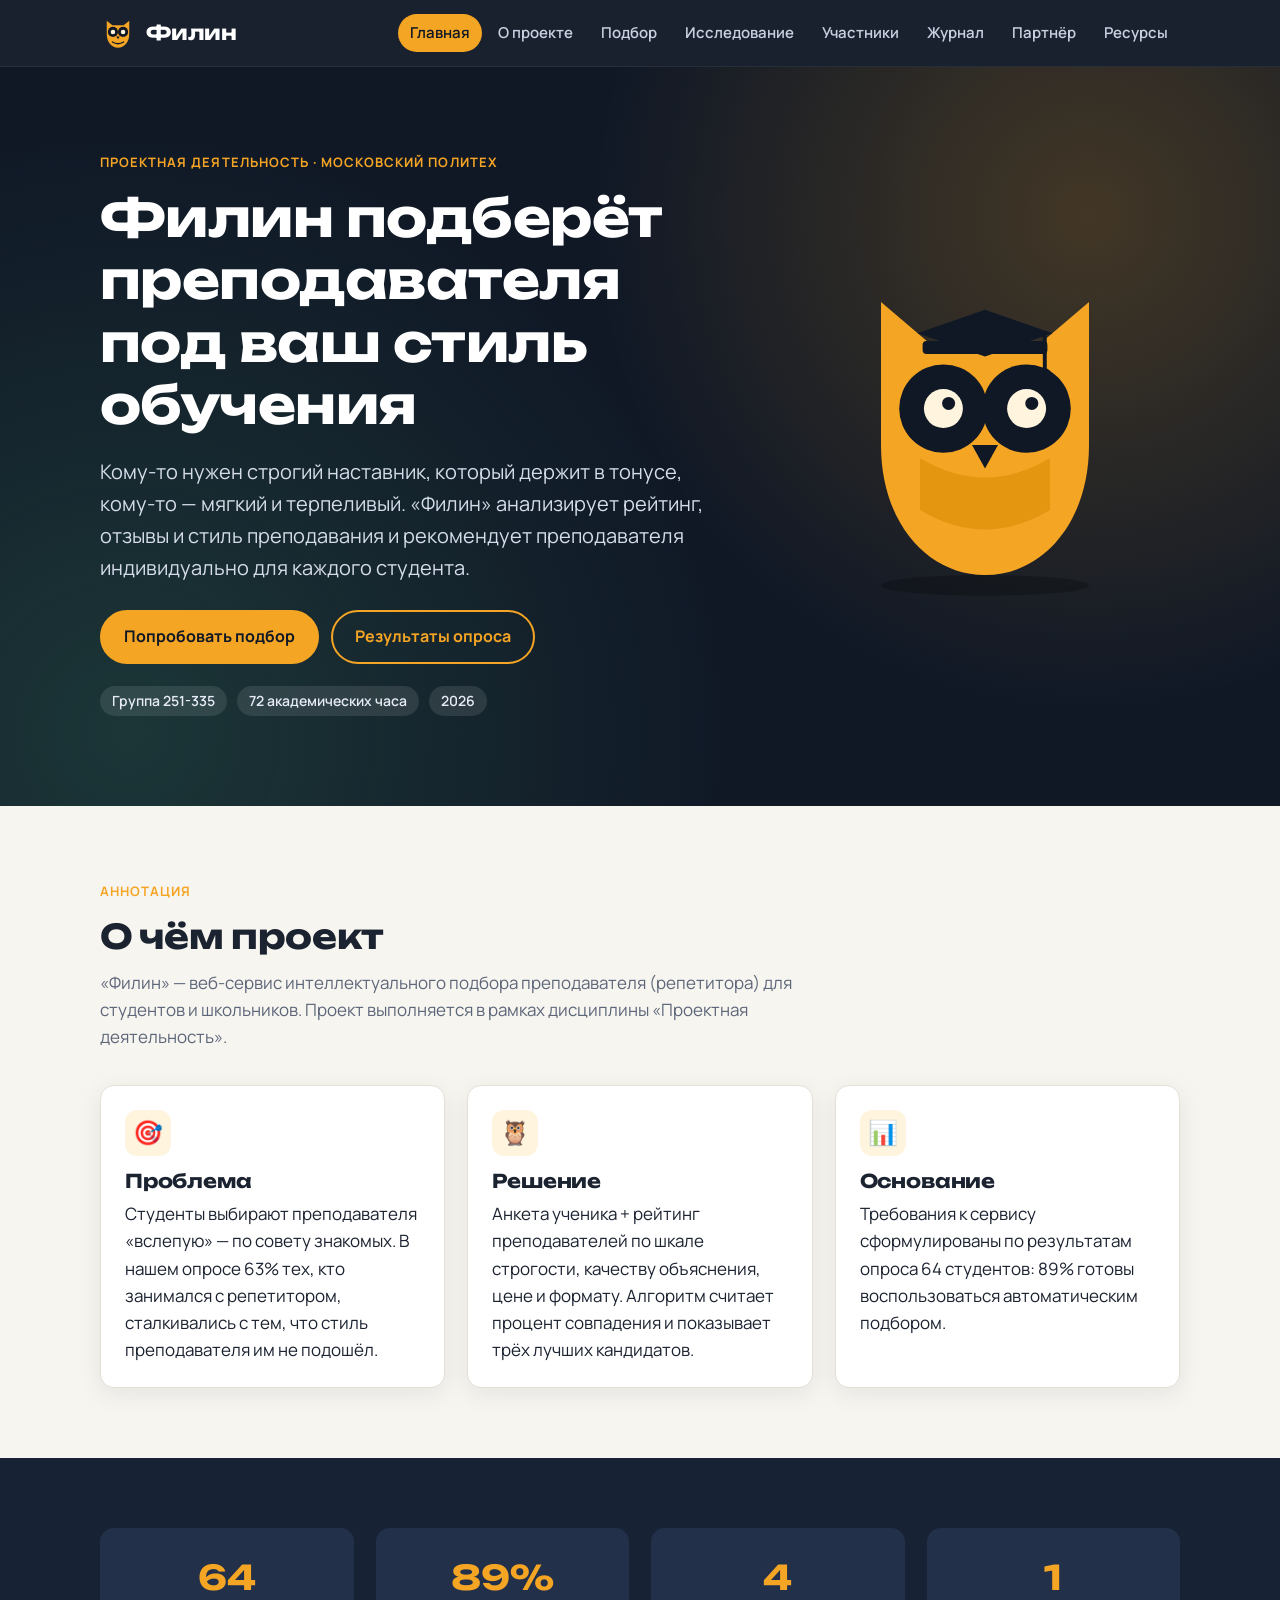
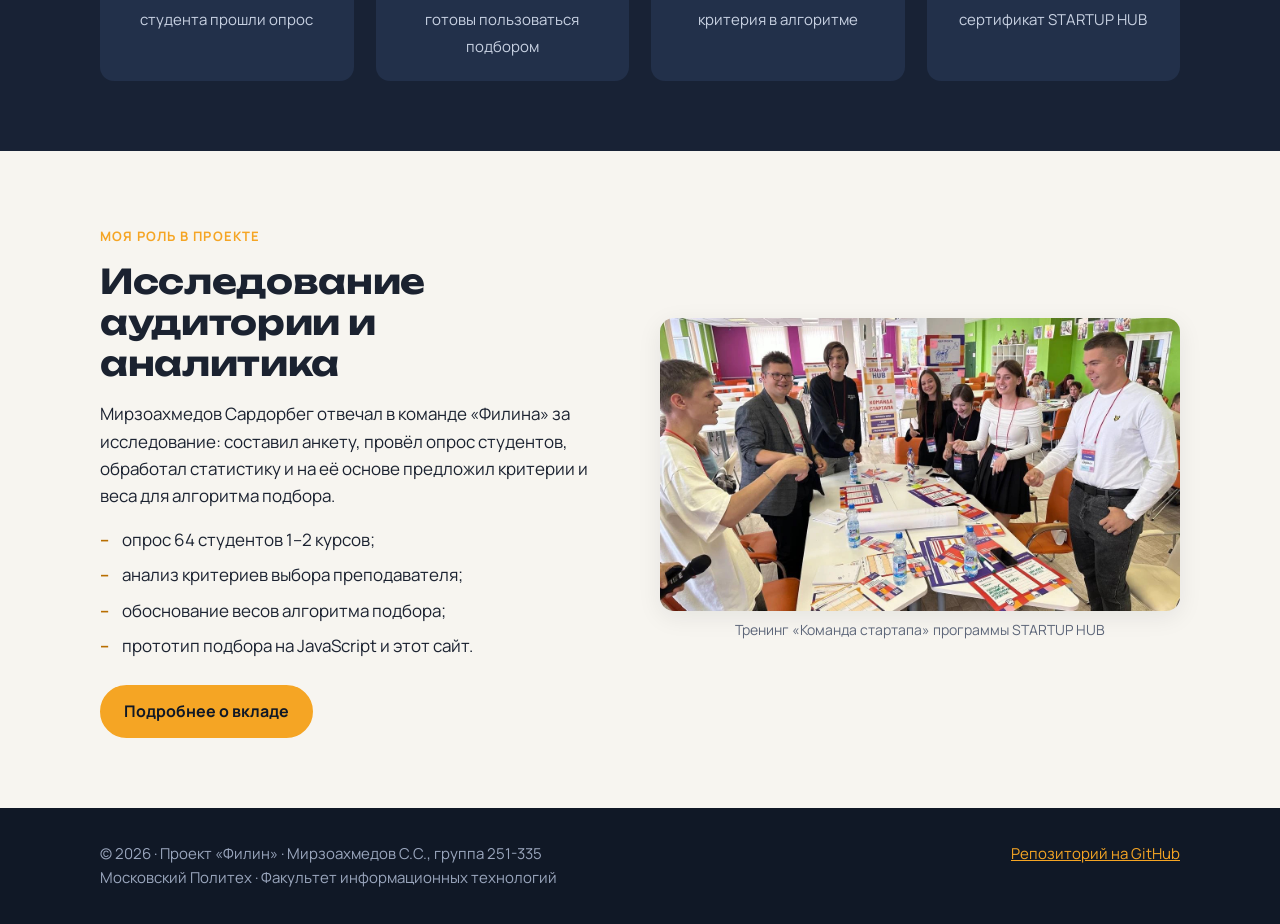
==== site/index.html @ 84984434 "site: главная и страница «О проекте» Co-Authored-By: Claude Opus 5.5 <noreply@anthropic.com>" ====
<!DOCTYPE html>
<html lang="ru">
<head>
  <meta charset="UTF-8">
  <meta name="viewport" content="width=device-width, initial-scale=1">
  <title>Главная — Филин</title>
  <meta name="description" content="Филин — сервис подбора преподавателя под стиль обучения студента. Проект по дисциплине «Проектная деятельность», Московский Политех.">
  <link rel="icon" href="images/owl.svg" type="image/svg+xml">
  <link rel="preconnect" href="https://fonts.googleapis.com">
  <link rel="preconnect" href="https://fonts.gstatic.com" crossorigin>
  <link href="https://fonts.googleapis.com/css2?family=Manrope:wght@400;600;700;800&family=Unbounded:wght@600;700&display=swap" rel="stylesheet">
  <link rel="stylesheet" href="css/style.css">
</head>
<body>
  <header class="site-header">
    <div class="wrap">
      <a class="brand" href="index.html"><svg viewBox="0 0 64 64" aria-hidden="true"><path d="M12 10l10 8h20l10-8v24c0 14-9 24-20 24S12 48 12 34z" fill="#f5a524"/><circle cx="23" cy="30" r="9" fill="#101826"/><circle cx="41" cy="30" r="9" fill="#101826"/><circle cx="23" cy="30" r="4" fill="#fff4dd"/><circle cx="41" cy="30" r="4" fill="#fff4dd"/><path d="M29 38l3 5 3-5z" fill="#101826"/><path d="M22 48q10 6 20 0" stroke="#101826" stroke-width="2.5" fill="none" stroke-linecap="round"/></svg><span>Филин</span></a>
      <button class="nav-toggle" aria-expanded="false" aria-label="Меню">Меню</button>
      <nav class="nav">
        <a href="index.html" class="active">Главная</a>
        <a href="about.html">О проекте</a>
        <a href="match.html">Подбор</a>
        <a href="survey.html">Исследование</a>
        <a href="members.html">Участники</a>
        <a href="journal.html">Журнал</a>
        <a href="partner.html">Партнёр</a>
        <a href="resources.html">Ресурсы</a>
      </nav>
    </div>
  </header>

  <section class="hero">
    <div class="wrap">
      <div>
        <span class="eyebrow">Проектная деятельность · Московский Политех</span>
        <h1>Филин подберёт преподавателя под ваш стиль обучения</h1>
        <p class="lead">Кому-то нужен строгий наставник, который держит в тонусе, кому-то — мягкий и терпеливый. «Филин» анализирует рейтинг, отзывы и стиль преподавания и рекомендует преподавателя индивидуально для каждого студента.</p>
        <div class="btns">
          <a class="btn" href="match.html">Попробовать подбор</a>
          <a class="btn ghost" href="survey.html">Результаты опроса</a>
        </div>
        <div class="meta-row">
          <span class="chip">Группа 251-335</span>
          <span class="chip">72 академических часа</span>
          <span class="chip">2026</span>
        </div>
      </div>
      <svg class="hero-owl" viewBox="0 0 240 260" role="img" aria-label="Филин — логотип проекта">
<ellipse cx="120" cy="248" rx="80" ry="8" fill="rgba(0,0,0,.25)"/>
<path d="M40 30l40 34h80l40-34v110c0 60-36 100-80 100S40 200 40 140z" fill="#f5a524"/>
<path d="M70 150q50 30 100 0v40q-50 30-100 0z" fill="#d98a00" opacity=".55"/>
<circle cx="88" cy="112" r="34" fill="#101826"/><circle cx="152" cy="112" r="34" fill="#101826"/>
<circle cx="88" cy="112" r="15" fill="#fff4dd"/><circle cx="152" cy="112" r="15" fill="#fff4dd"/>
<circle cx="92" cy="108" r="5" fill="#101826"/><circle cx="156" cy="108" r="5" fill="#101826"/>
<path d="M110 140l10 18 10-18z" fill="#101826"/>
<rect x="72" y="60" width="96" height="10" rx="3" fill="#101826"/>
<path d="M120 36l52 18-52 18-52-18z" fill="#101826"/><path d="M166 56v28" stroke="#101826" stroke-width="3"/><circle cx="166" cy="86" r="5" fill="#101826"/>
</svg>
    </div>
  </section>

  <section>
    <div class="wrap">
      <div class="section-head">
        <span class="eyebrow">Аннотация</span>
        <h2>О чём проект</h2>
        <p>«Филин» — веб-сервис интеллектуального подбора преподавателя (репетитора) для студентов и школьников. Проект выполняется в рамках дисциплины «Проектная деятельность».</p>
      </div>
      <div class="grid three">
        <div class="card"><div class="icon">🎯</div><h3>Проблема</h3><p>Студенты выбирают преподавателя «вслепую» — по совету знакомых. В нашем опросе 63% тех, кто занимался с репетитором, сталкивались с тем, что стиль преподавателя им не подошёл.</p></div>
        <div class="card"><div class="icon">🦉</div><h3>Решение</h3><p>Анкета ученика + рейтинг преподавателей по шкале строгости, качеству объяснения, цене и формату. Алгоритм считает процент совпадения и показывает трёх лучших кандидатов.</p></div>
        <div class="card"><div class="icon">📊</div><h3>Основание</h3><p>Требования к сервису сформулированы по результатам опроса 64 студентов: 89% готовы воспользоваться автоматическим подбором.</p></div>
      </div>
    </div>
  </section>

  <section class="dark">
    <div class="wrap">
      <div class="grid four">
        <div class="stat"><b>64</b><span>студента прошли опрос</span></div>
        <div class="stat"><b>89%</b><span>готовы пользоваться подбором</span></div>
        <div class="stat"><b>4</b><span>критерия в алгоритме</span></div>
        <div class="stat"><b>1</b><span>сертификат STARTUP HUB</span></div>
      </div>
    </div>
  </section>

  <section>
    <div class="wrap split">
      <div>
        <span class="eyebrow">Моя роль в проекте</span>
        <h2>Исследование аудитории и аналитика</h2>
        <p>Мирзоахмедов Сардорбег отвечал в команде «Филина» за исследование: составил анкету, провёл опрос студентов, обработал статистику и на её основе предложил критерии и веса для алгоритма подбора.</p>
        <ul class="list-dash">
          <li>опрос 64 студентов 1–2 курсов;</li>
          <li>анализ критериев выбора преподавателя;</li>
          <li>обоснование весов алгоритма подбора;</li>
          <li>прототип подбора на JavaScript и этот сайт.</li>
        </ul>
        <div class="btns"><a class="btn" href="members.html">Подробнее о вкладе</a></div>
      </div>
      <figure class="photo"><img src="images/startup-hub-team.jpg" alt="Работа команд на тренинге STARTUP HUB" loading="lazy"><figcaption>Тренинг «Команда стартапа» программы STARTUP HUB</figcaption></figure>
    </div>
  </section>


  <footer class="site-footer">
    <div class="wrap">
      <div>© 2026 · Проект «Филин» · Мирзоахмедов С.С., группа 251-335<br>Московский Политех · Факультет информационных технологий</div>
      <div><a href="https://github.com/sardor2211-bit/practice-2025-1">Репозиторий на GitHub</a></div>
    </div>
  </footer>
  <script src="js/main.js"></script>
</body>
</html>
---- site/css/style.css ----
/* Филин — сайт проекта по дисциплине «Проектная деятельность» */

:root {
  --night: #101826;
  --night-2: #182235;
  --night-3: #22304a;
  --amber: #f5a524;
  --amber-soft: #fff4dd;
  --moss: #3f8f6b;
  --rose: #d9534f;
  --ink: #1b2230;
  --muted: #5d6679;
  --paper: #f7f5f0;
  --card: #ffffff;
  --line: #e4e0d6;
  --radius: 14px;
  --shadow: 0 6px 24px rgba(16, 24, 38, .08);
  --wrap: 1120px;
}

* { box-sizing: border-box; }

html { scroll-behavior: smooth; }

body {
  margin: 0;
  font-family: "Manrope", "Segoe UI", Arial, sans-serif;
  font-size: 17px;
  line-height: 1.6;
  color: var(--ink);
  background: var(--paper);
}

img { max-width: 100%; display: block; }

a { color: #b86e00; }
a:hover { color: var(--night); }

h1, h2, h3, .brand {
  font-family: "Unbounded", "Manrope", sans-serif;
  line-height: 1.2;
  letter-spacing: -.01em;
}

h1 { font-size: clamp(30px, 5vw, 52px); margin: 0 0 18px; }
h2 { font-size: clamp(24px, 3.2vw, 34px); margin: 0 0 12px; }
h3 { font-size: 19px; margin: 0 0 8px; }

.wrap { max-width: var(--wrap); margin: 0 auto; padding: 0 20px; }

/* ---------- Шапка ---------- */

.site-header {
  position: sticky;
  top: 0;
  z-index: 50;
  background: rgba(16, 24, 38, .96);
  backdrop-filter: blur(6px);
  border-bottom: 1px solid rgba(255, 255, 255, .06);
}

.site-header .wrap {
  display: flex;
  align-items: center;
  justify-content: space-between;
  gap: 16px;
  min-height: 66px;
}

.brand {
  display: flex;
  align-items: center;
  gap: 10px;
  color: #fff;
  text-decoration: none;
  font-size: 20px;
  font-weight: 700;
}

.brand svg { width: 36px; height: 36px; }
.brand:hover { color: var(--amber); }

.nav { display: flex; flex-wrap: wrap; gap: 4px; }

.nav a {
  color: #c9d2e3;
  text-decoration: none;
  font-size: 15px;
  font-weight: 600;
  padding: 7px 12px;
  border-radius: 999px;
}

.nav a:hover { color: #fff; background: var(--night-3); }
.nav a.active { color: var(--night); background: var(--amber); }

.nav-toggle { display: none; }

/* ---------- Первый экран ---------- */

.hero {
  position: relative;
  overflow: hidden;
  color: #fff;
  background:
    radial-gradient(circle at 85% 20%, rgba(245, 165, 36, .22), transparent 40%),
    radial-gradient(circle at 10% 90%, rgba(63, 143, 107, .25), transparent 45%),
    var(--night);
  padding: 80px 0 90px;
}

.hero .wrap {
  display: grid;
  grid-template-columns: 1.25fr .75fr;
  gap: 40px;
  align-items: center;
}

.hero p.lead { font-size: 20px; color: #d5dcea; max-width: 620px; }

.eyebrow {
  display: inline-block;
  font-size: 13px;
  font-weight: 700;
  letter-spacing: .08em;
  text-transform: uppercase;
  color: var(--amber);
  margin-bottom: 14px;
}

.hero-owl { justify-self: center; width: min(320px, 80%); }

.page-hero { padding: 56px 0 60px; }
.page-hero .wrap { grid-template-columns: 1fr; }
.page-hero p.lead { font-size: 18px; }

.btns { display: flex; flex-wrap: wrap; gap: 12px; margin-top: 26px; }

.btn {
  display: inline-block;
  padding: 12px 22px;
  border-radius: 999px;
  font-weight: 700;
  text-decoration: none;
  border: 2px solid var(--amber);
  background: var(--amber);
  color: var(--night);
  cursor: pointer;
  font-family: inherit;
  font-size: 16px;
}

.btn:hover { background: #ffb940; color: var(--night); }
.btn.ghost { background: transparent; color: var(--amber); }
.btn.ghost:hover { background: rgba(245, 165, 36, .12); }

.meta-row { display: flex; flex-wrap: wrap; gap: 10px; margin-top: 22px; }

.chip {
  display: inline-block;
  padding: 4px 12px;
  border-radius: 999px;
  font-size: 14px;
  font-weight: 600;
  background: rgba(255, 255, 255, .1);
  color: #e6ebf5;
}

.chip.light { background: var(--amber-soft); color: #7a4a00; }
.chip.green { background: #e2f3ea; color: #23654a; }
.chip.red { background: #fbe4e3; color: #9a2f2c; }
.chip.blue { background: #e4ecfb; color: #2a4c8f; }

/* ---------- Секции ---------- */

section { padding: 70px 0; }
section.alt { background: #efece4; }
section.dark { background: var(--night-2); color: #fff; }
section.dark p { color: #cfd7e6; }

.section-head { max-width: 720px; margin-bottom: 34px; }
.section-head p { color: var(--muted); margin: 0; }
section.dark .section-head p { color: #b8c2d6; }

.grid { display: grid; gap: 22px; }
.grid.two { grid-template-columns: repeat(2, 1fr); }
.grid.three { grid-template-columns: repeat(3, 1fr); }
.grid.four { grid-template-columns: repeat(4, 1fr); }

.card {
  background: var(--card);
  border: 1px solid var(--line);
  border-radius: var(--radius);
  padding: 24px;
  box-shadow: var(--shadow);
}

.card p { margin: 0 0 10px; }
.card p:last-child { margin-bottom: 0; }

.card .icon {
  width: 46px;
  height: 46px;
  border-radius: 12px;
  display: grid;
  place-items: center;
  background: var(--amber-soft);
  font-size: 24px;
  margin-bottom: 14px;
}

.stat {
  text-align: center;
  padding: 22px 12px;
  border-radius: var(--radius);
  background: var(--night-3);
}

.stat b {
  display: block;
  font-family: "Unbounded", sans-serif;
  font-size: 34px;
  color: var(--amber);
}

.stat span { color: #c8d1e2; font-size: 15px; }

.split {
  display: grid;
  grid-template-columns: 1fr 1fr;
  gap: 40px;
  align-items: center;
}

.list-dash { list-style: none; padding: 0; margin: 0; }
.list-dash li { position: relative; padding-left: 22px; margin-bottom: 8px; }
.list-dash li::before { content: "–"; position: absolute; left: 0; color: #b86e00; font-weight: 700; }

.steps { counter-reset: step; list-style: none; padding: 0; margin: 0; }

.steps li {
  counter-increment: step;
  position: relative;
  padding: 0 0 22px 58px;
}

.steps li::before {
  content: counter(step);
  position: absolute;
  left: 0;
  top: 0;
  width: 40px;
  height: 40px;
  border-radius: 50%;
  background: var(--amber);
  color: var(--night);
  font-weight: 800;
  display: grid;
  place-items: center;
}

figure { margin: 0; }

figure.photo img {
  border-radius: var(--radius);
  width: 100%;
  object-fit: cover;
  box-shadow: var(--shadow);
}

figure.photo figcaption {
  font-size: 14px;
  color: var(--muted);
  margin-top: 8px;
  text-align: center;
}

.diagram {
  background: var(--card);
  border: 1px solid var(--line);
  border-radius: var(--radius);
  padding: 20px;
  overflow-x: auto;
}

.diagram svg { width: 100%; height: auto; min-width: 560px; }

.formula {
  font-family: "Cambria Math", "Times New Roman", serif;
  font-size: 20px;
  text-align: center;
  background: var(--amber-soft);
  border-radius: 10px;
  padding: 16px;
  margin: 16px 0;
  overflow-x: auto;
}

pre {
  background: var(--night);
  color: #e8edf7;
  padding: 18px;
  border-radius: 10px;
  overflow-x: auto;
  font-size: 14px;
  line-height: 1.5;
}

code { font-family: "JetBrains Mono", Consolas, monospace; }

table.data {
  width: 100%;
  border-collapse: collapse;
  background: var(--card);
  border-radius: var(--radius);
  overflow: hidden;
  font-size: 15px;
}

table.data th, table.data td {
  text-align: left;
  padding: 10px 14px;
  border-bottom: 1px solid var(--line);
}

table.data th { background: var(--night-2); color: #fff; font-weight: 700; }

.table-wrap { overflow-x: auto; border-radius: var(--radius); box-shadow: var(--shadow); }

/* ---------- Графики опроса ---------- */

.bars { display: grid; gap: 12px; }

.bar-row {
  display: grid;
  grid-template-columns: 220px 1fr 52px;
  gap: 12px;
  align-items: center;
  font-size: 15px;
}

.bar-track { height: 16px; background: #ece8de; border-radius: 999px; overflow: hidden; }

.bar-fill {
  height: 100%;
  border-radius: 999px;
  background: var(--amber);
  width: 0;
  transition: width .9s ease;
}

.bar-fill.green { background: var(--moss); }
.bar-fill.navy { background: var(--night-3); }

.bar-row b { text-align: right; }

.donut-card { display: flex; align-items: center; gap: 24px; flex-wrap: wrap; }
.donut { width: 150px; height: 150px; flex: none; }

.legend { list-style: none; margin: 0; padding: 0; font-size: 15px; }
.legend li { display: flex; align-items: center; gap: 8px; margin-bottom: 6px; }
.legend i { width: 12px; height: 12px; border-radius: 3px; display: inline-block; flex: none; }

.note { font-size: 14px; color: var(--muted); }

/* ---------- Демо подбора ---------- */

.match-layout { display: grid; grid-template-columns: 340px 1fr; gap: 26px; align-items: start; }

.form-card label { display: block; font-weight: 700; font-size: 15px; margin: 14px 0 6px; }
.form-card label:first-of-type { margin-top: 0; }

.form-card select, .form-card input[type="number"] {
  width: 100%;
  padding: 10px 12px;
  border: 1px solid var(--line);
  border-radius: 10px;
  font-family: inherit;
  font-size: 16px;
  background: #fff;
}

.form-card input[type="range"] { width: 100%; accent-color: #d98a00; }

.range-labels { display: flex; justify-content: space-between; font-size: 13px; color: var(--muted); }

.style-value { font-weight: 700; color: #b86e00; }

.form-card .btn { width: 100%; margin-top: 20px; }

.results { display: grid; gap: 16px; }

.teacher {
  display: grid;
  grid-template-columns: 64px 1fr auto;
  gap: 16px;
  align-items: center;
}

.avatar {
  width: 64px;
  height: 64px;
  border-radius: 50%;
  display: grid;
  place-items: center;
  font-weight: 800;
  font-size: 22px;
  color: #fff;
  background: var(--night-3);
}

.teacher h3 { margin-bottom: 4px; }
.teacher .tags { display: flex; flex-wrap: wrap; gap: 6px; margin-top: 6px; }

.score { text-align: center; }

.score b {
  display: block;
  font-family: "Unbounded", sans-serif;
  font-size: 26px;
  color: var(--moss);
}

.score span { font-size: 12px; color: var(--muted); }

.teacher.top { border-color: var(--amber); border-width: 2px; }

.empty {
  text-align: center;
  color: var(--muted);
  padding: 40px 20px;
  border: 2px dashed var(--line);
  border-radius: var(--radius);
}

/* ---------- Журнал ---------- */

.timeline { position: relative; padding-left: 34px; }

.timeline::before {
  content: "";
  position: absolute;
  left: 11px;
  top: 6px;
  bottom: 6px;
  width: 2px;
  background: var(--line);
}

.post { position: relative; margin-bottom: 30px; }

.post::before {
  content: "";
  position: absolute;
  left: -30px;
  top: 26px;
  width: 16px;
  height: 16px;
  border-radius: 50%;
  background: var(--amber);
  border: 3px solid var(--paper);
}

.post time { font-weight: 700; color: #b86e00; font-size: 14px; }
.post .photos { display: grid; grid-template-columns: repeat(auto-fit, minmax(200px, 1fr)); gap: 12px; margin-top: 14px; }
.post .photos img { border-radius: 10px; aspect-ratio: 16 / 10; object-fit: cover; width: 100%; }

/* ---------- Участник ---------- */

.person { display: grid; grid-template-columns: 240px 1fr; gap: 30px; align-items: start; }

.person-badge {
  background: var(--night);
  color: #fff;
  border-radius: var(--radius);
  padding: 28px 20px;
  text-align: center;
}

.person-badge .avatar { width: 110px; height: 110px; font-size: 38px; margin: 0 auto 14px; background: var(--amber); color: var(--night); }
.person-badge p { color: #c8d1e2; font-size: 15px; margin: 4px 0; }

.contrib { display: grid; grid-template-columns: 1fr 110px; gap: 10px; padding: 12px 0; border-bottom: 1px solid var(--line); }
.contrib:last-child { border-bottom: 0; }
.contrib b.hours { text-align: right; color: #b86e00; }

.cert img { border-radius: 10px; border: 1px solid var(--line); box-shadow: var(--shadow); }

/* ---------- Ресурсы ---------- */

.res-list { list-style: none; padding: 0; margin: 0; }
.res-list li { padding: 14px 0; border-bottom: 1px solid var(--line); }
.res-list li:last-child { border-bottom: 0; }
.res-list a { font-weight: 700; text-decoration: none; }
.res-list span { display: block; font-size: 15px; color: var(--muted); }

/* ---------- Подвал ---------- */

.site-footer {
  background: var(--night);
  color: #9aa6bd;
  padding: 34px 0;
  font-size: 15px;
}

.site-footer .wrap { display: flex; flex-wrap: wrap; justify-content: space-between; gap: 16px; }
.site-footer a { color: var(--amber); }

/* ---------- Адаптив ---------- */

@media (max-width: 960px) {
  .grid.three, .grid.four { grid-template-columns: repeat(2, 1fr); }
  .match-layout, .person { grid-template-columns: 1fr; }
}

@media (max-width: 820px) {
  .nav-toggle {
    display: block;
    background: none;
    border: 1px solid #3a4867;
    color: #fff;
    border-radius: 10px;
    padding: 6px 12px;
    font-size: 15px;
    font-family: inherit;
    cursor: pointer;
  }

  .nav {
    display: none;
    position: absolute;
    left: 0;
    right: 0;
    top: 66px;
    flex-direction: column;
    background: var(--night);
    padding: 10px 16px 16px;
  }

  .nav.open { display: flex; }

  .hero { padding: 54px 0 60px; }
  .hero .wrap, .split, .grid.two { grid-template-columns: 1fr; }
  .hero-owl { width: 180px; order: -1; }
  .bar-row { grid-template-columns: 1fr 44px; }
  .bar-row .bar-track { grid-column: 1 / -1; grid-row: 2; }
  section { padding: 50px 0; }
}

@media (max-width: 560px) {
  body { font-size: 16px; }
  .wrap { padding: 0 16px; }
  .grid.three, .grid.four { grid-template-columns: 1fr; }
  .teacher { grid-template-columns: 52px 1fr; }
  .teacher .avatar { width: 52px; height: 52px; font-size: 18px; }
  .teacher .score { grid-column: 1 / -1; display: flex; gap: 10px; align-items: baseline; }
  .contrib { grid-template-columns: 1fr 80px; }
}

section.dark .card p { color: var(--muted); }
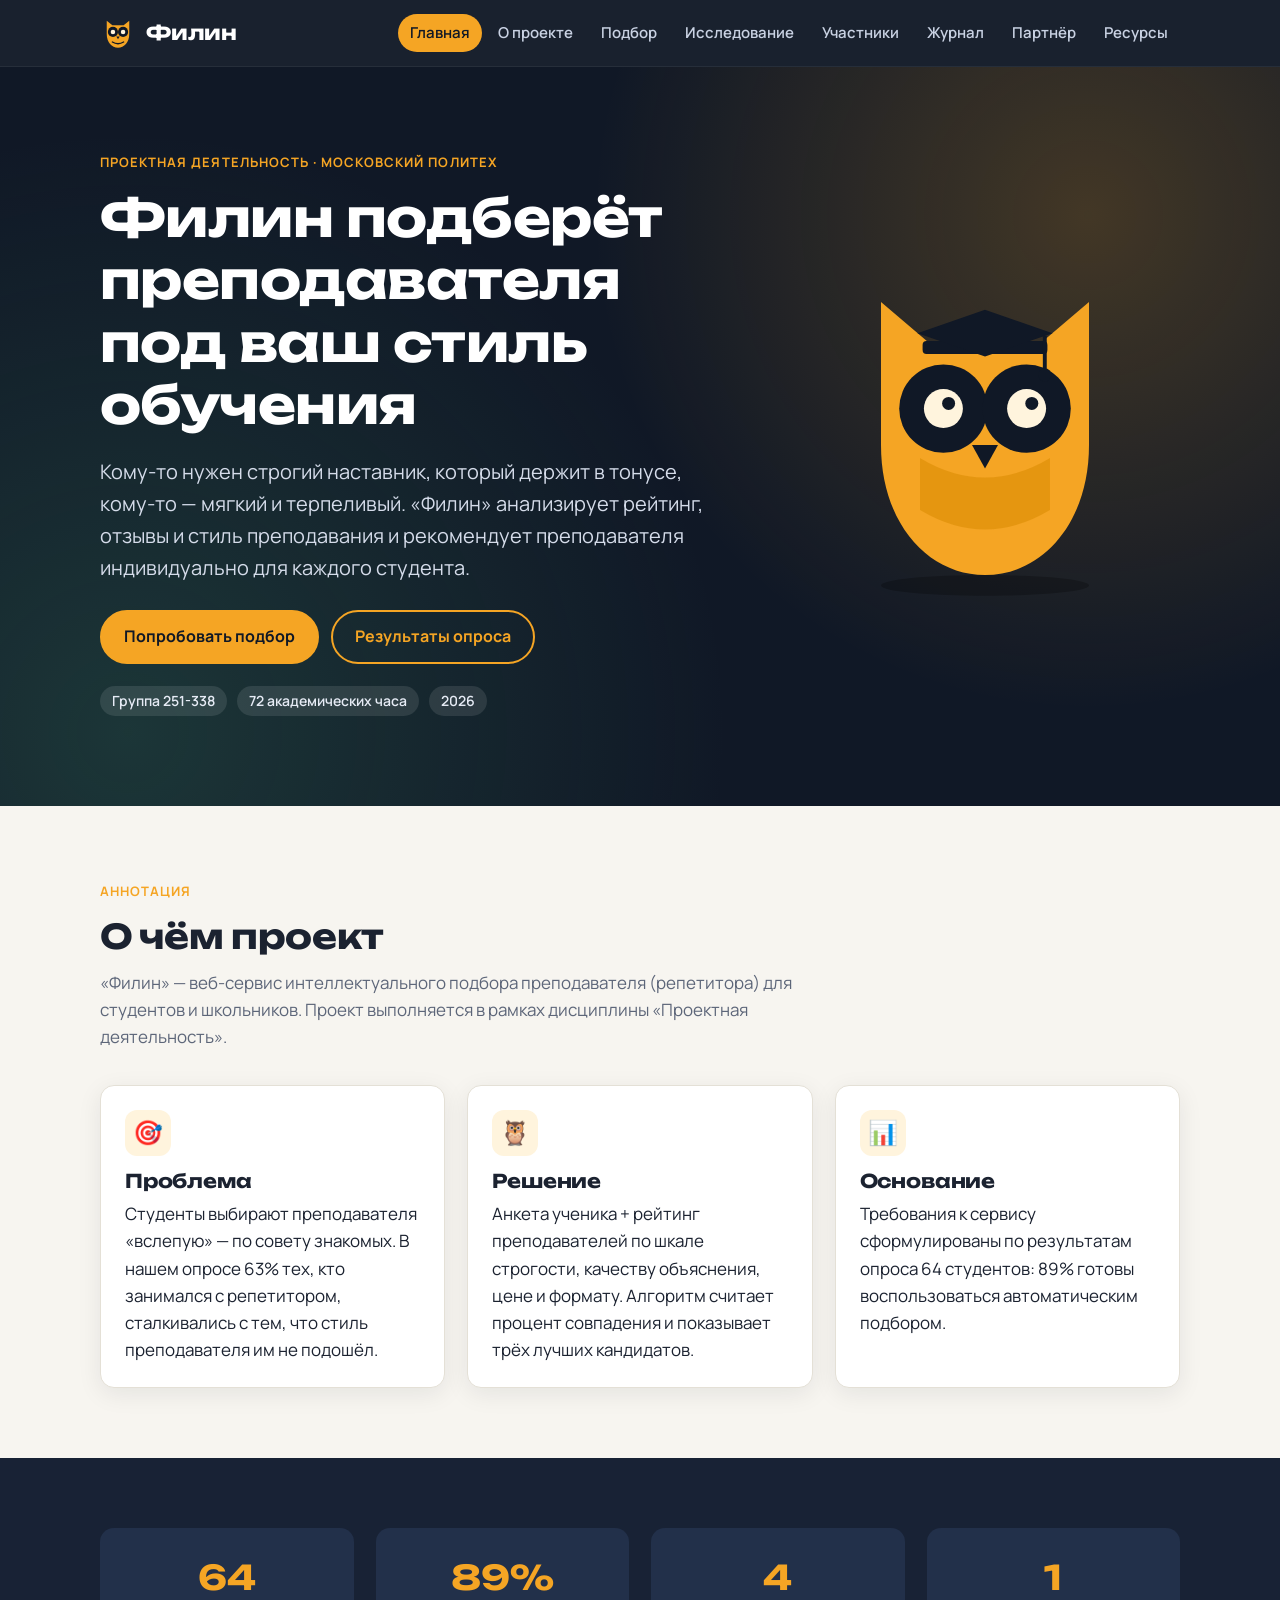
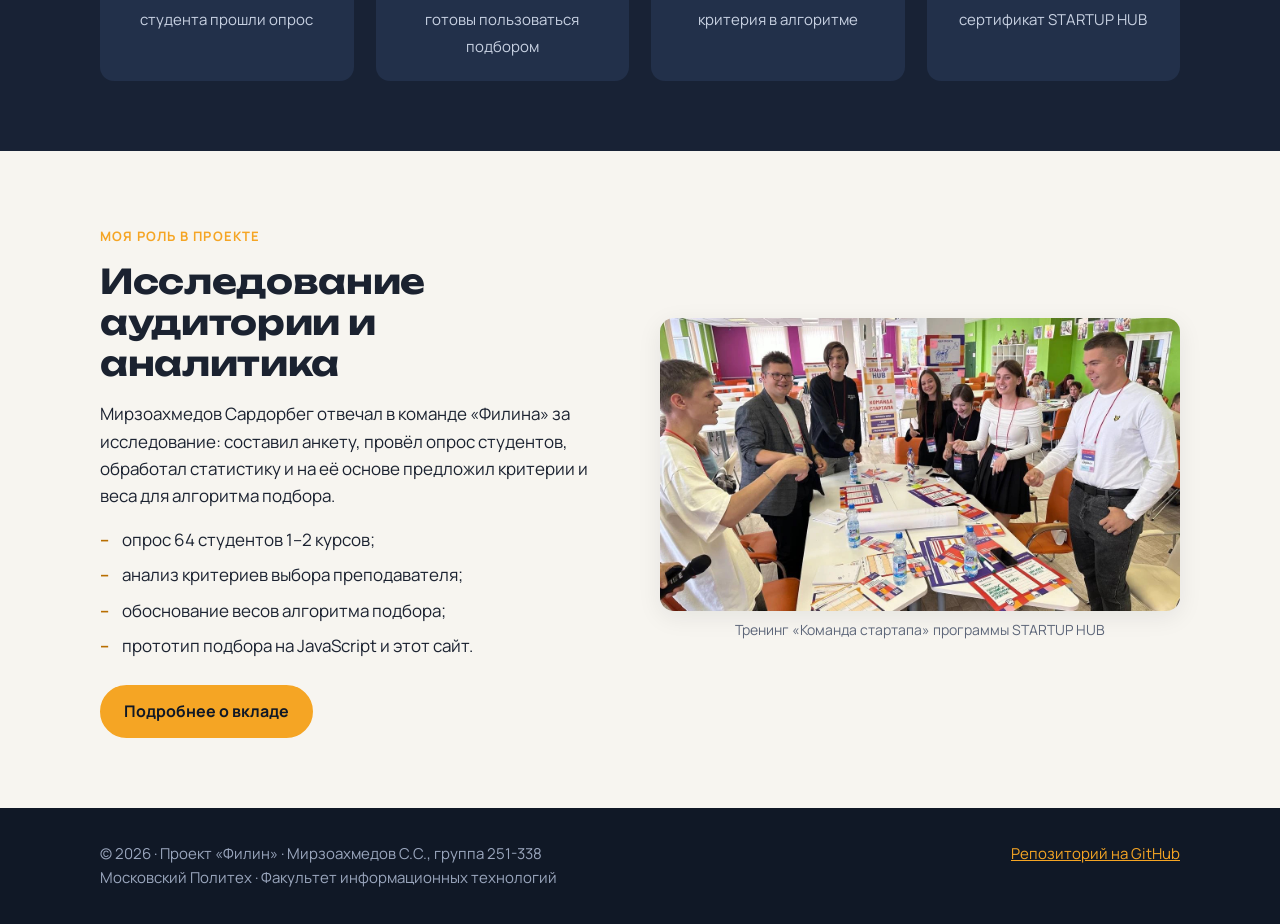
==== commit b1043a1d: "fix: номер группы 251-338 Co-Authored-By: Claude Opus 5.5 <noreply@anthropic.com>" ====
--- a/site/index.html
+++ b/site/index.html
@@ -40,7 +40,7 @@
           <a class="btn ghost" href="survey.html">Результаты опроса</a>
         </div>
         <div class="meta-row">
-          <span class="chip">Группа 251-335</span>
+          <span class="chip">Группа 251-338</span>
           <span class="chip">72 академических часа</span>
           <span class="chip">2026</span>
         </div>
@@ -106,7 +106,7 @@
 
   <footer class="site-footer">
     <div class="wrap">
-      <div>© 2026 · Проект «Филин» · Мирзоахмедов С.С., группа 251-335<br>Московский Политех · Факультет информационных технологий</div>
+      <div>© 2026 · Проект «Филин» · Мирзоахмедов С.С., группа 251-338<br>Московский Политех · Факультет информационных технологий</div>
       <div><a href="https://github.com/sardor2211-bit/practice-2025-1">Репозиторий на GitHub</a></div>
     </div>
   </footer>
